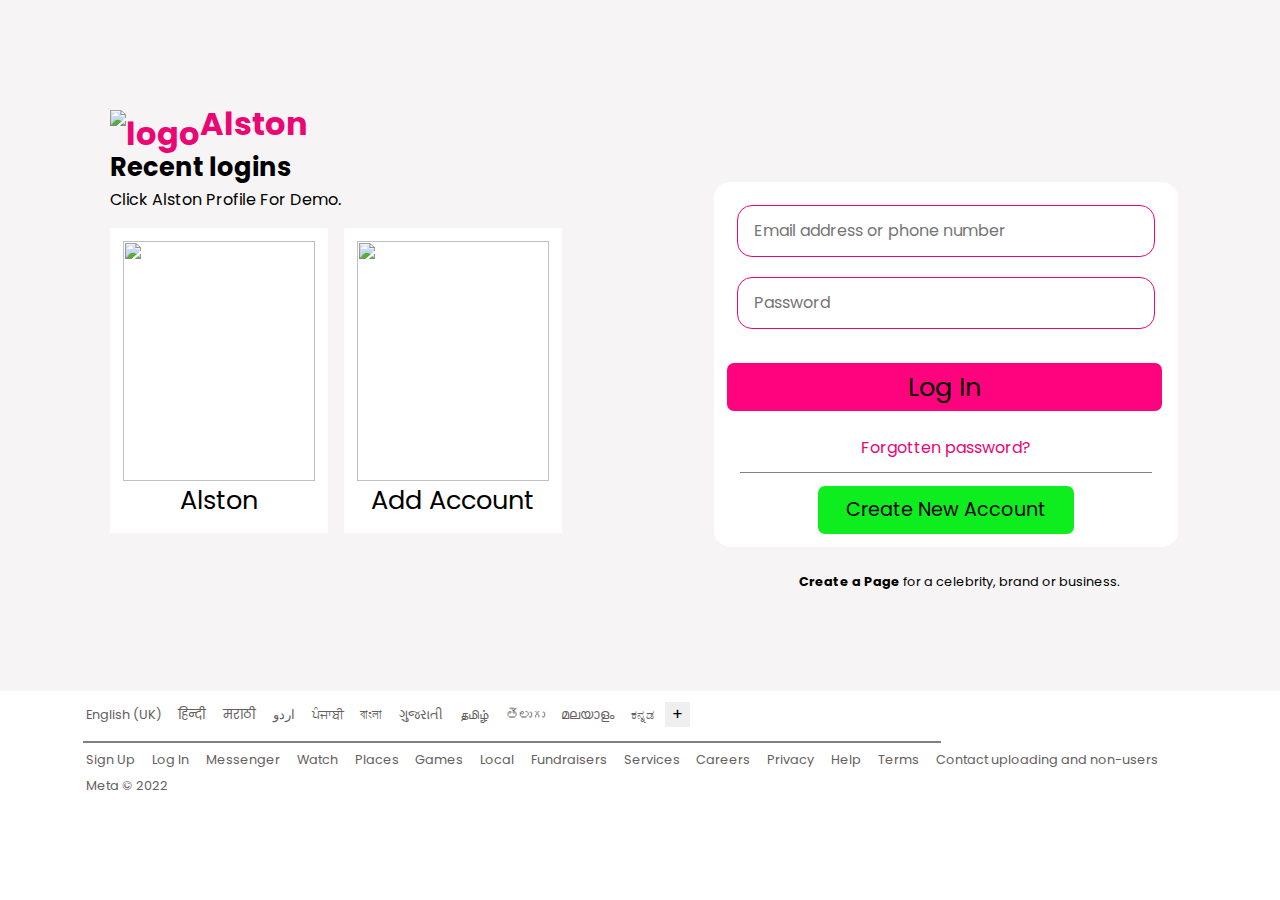
==== index.html @ 4ad242c2 "Add files via upload" ====
<!DOCTYPE html>
<html lang="en">
<head>
    <meta charset="UTF-8">
    <meta http-equiv="X-UA-Compatible" content="IE=edge">
    <meta name="viewport" content="width=device-width, initial-scale=1.0">
    <link rel="stylesheet" href="login.css">
    <link rel="icon" type="image/x-icon" href="image/favicon.png">
    <title>Alston log In</title>
</head>
<body>
    <main>
        <div class="container">
            <!-- -------------------LEFT--------------------- -->
            <div class="left-cont">
                <div class="heading account">
                    <h1 class="logo-color"><img src="image/favicon.png" alt="logo">Alston</h1>
                <p class="heading-text"><b>Recent logins</b></p>
                <p class="text">Click Alston Profile For Demo.</p>
            </div>
            <div class="accounts">
                <div class="account">
                    <a href="http://127.0.0.1:5500/index1.html" class="profile-text"><img src="image/profile picture.jpg">Alston
                   </a>  
                </div>
                <div class="account">
                    <a href="http://127.0.0.1:5500/index.html" class="profile-text"><img src="image/login/add-icon-plus-sign-simple-vector-cross-illustration-148041788.jpg">Add Account</a>    
                </div>
            </div>
        </div>
        <!-- ---------------------RIGHT------------------- -->
            <div class="right">
                <div class="email">
                    <input type="text" placeholder="Email address or phone number">
                </div>
                <div class="email password">    
                    <input type="text" placeholder="Password">
                </div>
                  
                    <button class="log-button" type="submit">Log In</button>
                
                <div class="right-text">
                    <p>Forgotten password?</p>
                    <hr>
                    <button class="btn-1" type="submit">Create New Account</button>
                    <button class="btn-2" type="submit">Create</button>
                </div>
            </div>
        </div>
        <p class="extra-text"><b>Create a Page</b> for a celebrity, brand or business.</p>
    </main>
    <footer>
        <div class="footer-container">
            <div class="languages">
                <a class="language" href="#">English (UK)</a>
                <a class="language" href="#">हिन्दी</a>
                <a class="language" href="#">मराठी</a>
                <a class="language" href="#">اردو</a>
                <a class="language" href="#">ਪੰਜਾਬੀ</a>
                <a class="language" href="#">বাংলা</a>
                <a class="language" href="#">ગુજરાતી</a>
                <a class="language" href="#">தமிழ்</a>
                <a class="language" href="#">తెలుగు</a>
                <a class="language" href="#">മലയാളം</a>
                <a class="language" href="#">ಕನ್ನಡ</a>
                <button class="plussing">+</button>
                <hr>
                <div class="footer-link">
                    <a class="language foot-link" href="#">Sign Up</a>
                    <a class="language foot-link" href="#">Log In</a>
                    <a class="language foot-link" href="#">Messenger</a>
                    <a class="language foot-link" href="#">Watch</a>
                    <a class="language foot-link" href="#">Places</a>
                    <a class="language foot-link" href="#">Games</a>
                    <a class="language foot-link" href="#">Local</a>
                    <a class="language foot-link" href="#">Fundraisers</a>
                    <a class="language foot-link" href="#">Services</a>
                    <a class="language foot-link" href="#">Careers</a>
                    <a class="language foot-link" href="#">Privacy</a>
                    <a class="language foot-link" href="#">Help</a>
                    <a class="language foot-link" href="#">Terms</a>
                    <a class="language">Contact uploading and non-users</a>
                </div>
                <div>
                    <p class="language">Meta © 2022</p> 
                </div>
            </div>
        </div>
    </footer>
</body>
</html>
---- login.css ----
@import url('https://fonts.googleapis.com/css2?family=Poppins:wght@300;400;500;600;700&display=swap');
*{
    padding: 0;
    margin: 0;
    text-decoration: none;
    border:none;
    font-family: "Poppins", sans-serif;
}
/* <<<<<<<<<<<<<<<<<<<MAIN>>>>>>>>>>>>>>>>>> */
main{
    padding-bottom: 132px;
    padding-top: 92px;
    background: rgb(246, 244, 244);
}
main .container,main .container .accounts{
    display: flex;
    align-items: center;
    justify-content: space-between;

}
main .container{
    margin: 0 8vw;
}
.logo-color{
    color:#ea0673;
}
.heading img{
    width: 4rem;
    height: 3rem;
    position: relative;
    bottom: -10px;
}
.heading .heading-text,main .container text{
    font-size: 2vw;
    
}
main .account h5{
    font-size: 2rem;
}
.accounts .account:hover{
    box-shadow: 0 0 10px 1px rgba(119, 118, 118, 0.313);
    transition: box-shadow 0.5s ease-in-out;
}
main .container .accounts img{
    width: 15vw;
    height: 15rem;
}
main .container .profile-text{
    text-align: center;
    padding: 1vw;
    color: black;
}
.account a,h3{
    background: white;
}
.accounts h3{
    font-size: 1.3vw;
}
main .account{
    padding: 0.5rem;
}
/* <<<<<<<<<<<<<<<<<<<<<<END>>>>>>>>>>>>>>>> */
.right{
    background: white;
    padding: 1vw 1vw;
    position: relative;
    top: 3rem;
    border-radius: 4%;
}
.right .email input{
    font-size: 1rem;
    padding: 14px 16px;
    width: 30vw;
    vertical-align: middle;
    border: 1px solid #ea0673;
    border-radius: 15px;
    margin: 10px;
    height: 22px;
}
.log-button {
    font-size: 2vw;
    background: #fe037d;
    line-height: 48px;
    padding: 0 16px;
    width: 34vw;
    border-radius: 7px;
    margin: 24px 0;
}
.right-text{
    text-align: center;
    color:#ea0673;
}
.right-text hr{
    height: 1px;
    margin: 1vw;
    background-color: gray;
}
.right .right-text .btn-1,.right .right-text .btn-2{
    font-size: 1.5vw;
    background: rgb(14, 237, 29);
    line-height: 48px;
    padding: 0 16px;
    width: 20vw;
    border-radius: 7px;
}
.right .right-text .btn-2{
    display: none;
}
.log-button:hover,.right .right-text button:hover{
    opacity: 0.8;
}
/* <<<<<<<<<<<<<<<<<<<<<<END>>>>>>>>>>>>>>>> */

.extra-text{
    text-align: right;
    margin-left: 74vw;
    position: relative;
    font-size: 1vw;
    top: 2rem;
    right: 10rem;
}
/* <<<<<<<<<<<<<<<<<<<<<<FOOTER>>>>>>>>>>>>>>>> */
.languages{
    margin: 0 5rem;
}
.language:hover{
    text-decoration: underline;
}
.footer-container .language,.language button{
    padding: 0.4rem;
    font-size: 0.8rem;
    color: #656060;
}
.plussing{
    width: 2vw;
    font-size: 1rem;
    margin: 0.7rem 0;
}
.footer-container hr{
    height: 0.1rem;
    width: 67vw;
    margin: 0.2rem;
    background-color: gray;
}
main .accounts .account a{
    display: grid;
    text-align: center;
    font-size: 2vw;
}

/* <<<<<<<<<<<<<<MEDIA QURIES-1>>>>>>>>>>>>>>>>>> */
@media screen and (max-width: 864px) {
    .footer-container hr{
        width: 55vw;
    }
    main .container .accounts img {
        width: 17vw;
        height: 9rem;
    }
    .right{
        height: 20rem;
    }
    .right .right-text button{
        display: none;
    }
    .right .right-text .btn-2{
        display: block;
        margin-left: 8vw;
    }
    .extra-text {
    top: 4rem;
    right: 8rem;
}
}
@media screen and (max-width: 400px) {
    main .container{
        display: block;
    }
    main .container .accounts  {
        justify-content: center;
    }
    main .container .accounts img {
        width: 38vw;
        height: 10rem;
    }
    .right .email input {
        width: 67vw;
    }
    .log-button,.right .right-text .btn-2 {
        position: relative;
        left: 65px;
    }
    
    .extra-text {
        text-align: center;
        margin-left: 49vw;
        position: relative;
        font-size: 3vw;
        top: 4rem;
        right: 6.5rem;
    }
}
.Like-button{
    color: black;
}
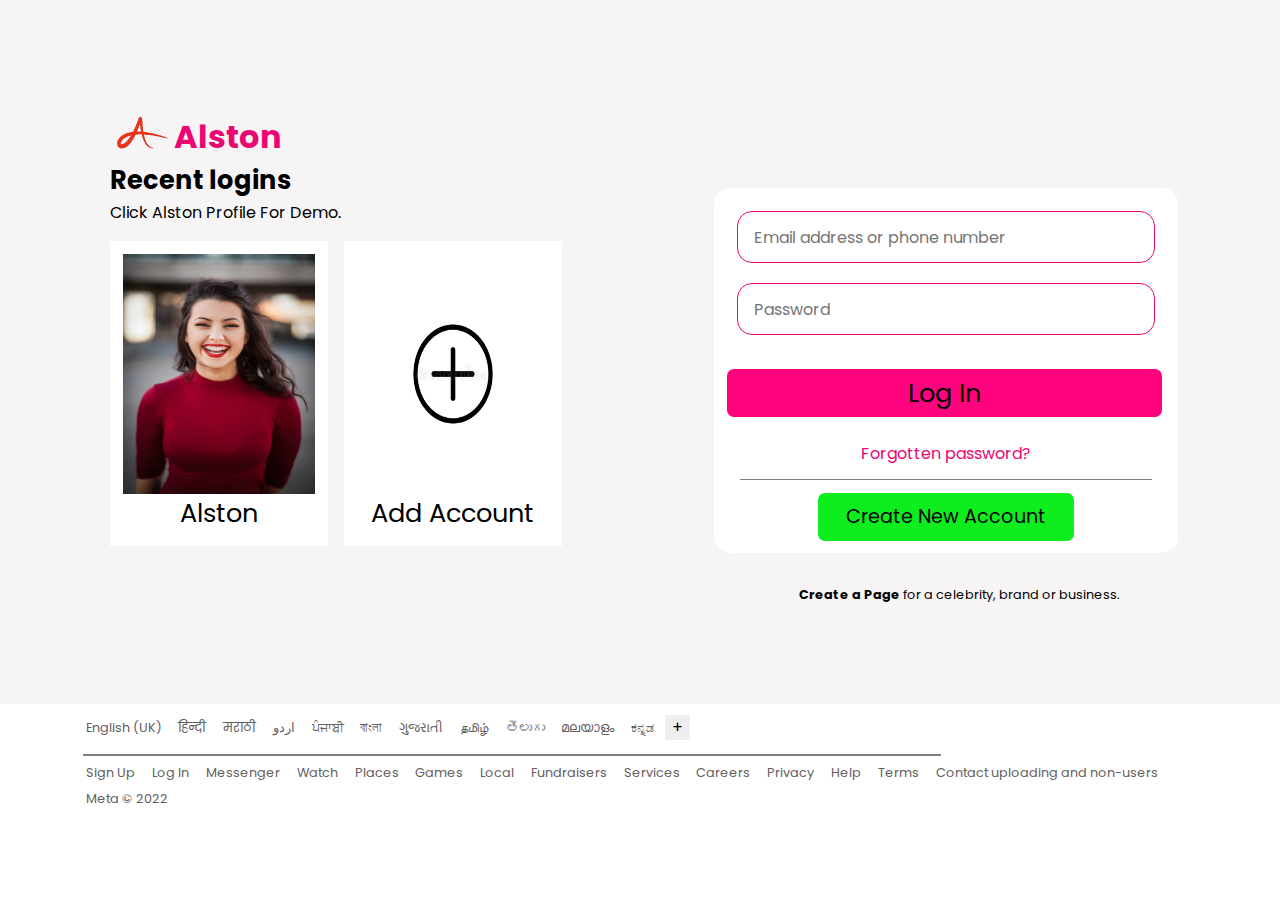
==== commit 00794f7c: "Fully-responsive-social-media-website" ====
--- a/index.html
+++ b/index.html
@@ -20,11 +20,11 @@
             </div>
             <div class="accounts">
                 <div class="account">
-                    <a href="http://127.0.0.1:5500/index1.html" class="profile-text"><img src="image/profile picture.jpg">Alston
+                    <a href="index1.html" class="profile-text"><img src="image/profile picture.jpg">Alston
                    </a>  
                 </div>
                 <div class="account">
-                    <a href="http://127.0.0.1:5500/index.html" class="profile-text"><img src="image/login/add-icon-plus-sign-simple-vector-cross-illustration-148041788.jpg">Add Account</a>    
+                    <a href="index.html" class="profile-text"><img src="image/login/add-icon-plus-sign-simple-vector-cross-illustration-148041788.jpg">Add Account</a>    
                 </div>
             </div>
         </div>
@@ -36,7 +36,6 @@
                 <div class="email password">    
                     <input type="text" placeholder="Password">
                 </div>
-                  
                     <button class="log-button" type="submit">Log In</button>
                 
                 <div class="right-text">
